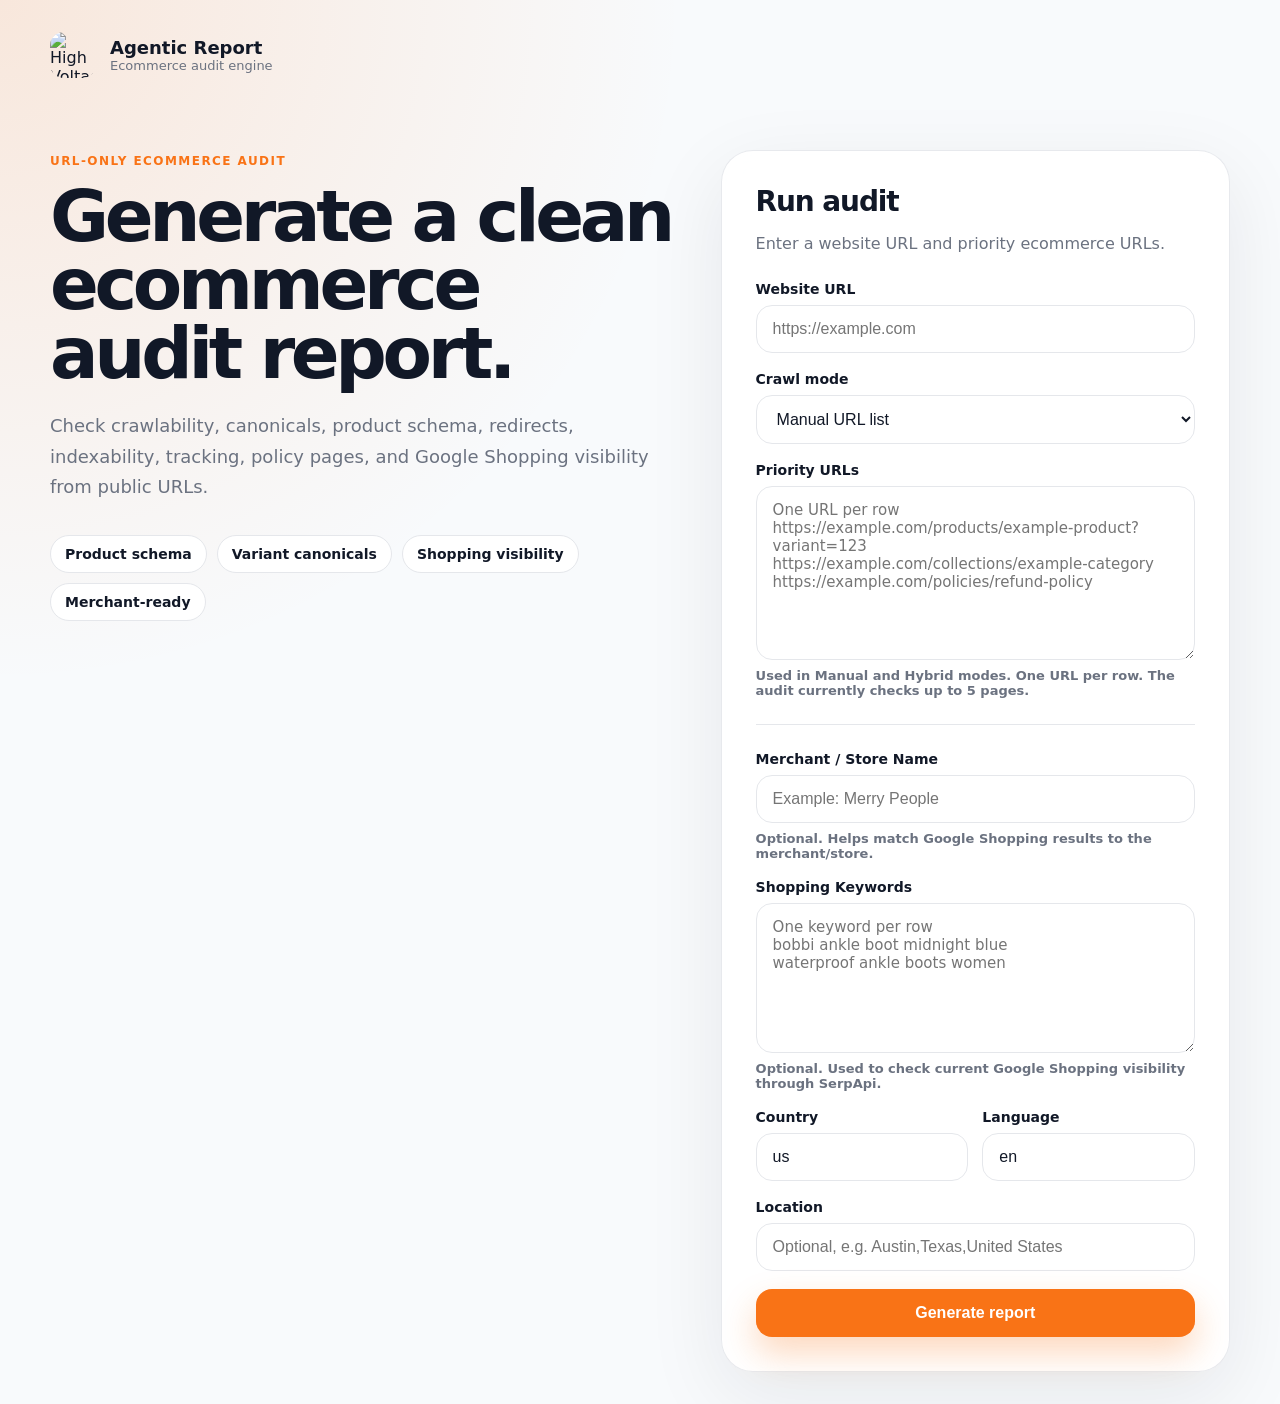
==== templates/index.html @ 2c75e145 "Initial Agentic Report App" ====
<!DOCTYPE html>
<html lang="en">
<head>
  <meta charset="UTF-8" />
  <meta name="viewport" content="width=device-width, initial-scale=1.0" />
  <title>Agentic Report</title>
  <link rel="stylesheet" href="/static/css/styles.css" />
</head>
<body>
  <main class="page-shell">
    <section class="hero">
      <nav class="nav">
        <div class="brand">
          <img
            src="https://hvseo.co/wp-content/uploads/2025/09/hv-icon-orange.svg"
            class="logo-img"
            alt="High Voltage SEO logo"
          />
          <div>
            <div class="brand-name">Agentic Report</div>
            <div class="brand-subtitle">Ecommerce audit engine</div>
          </div>
        </div>
      </nav>

      <div class="hero-grid">
        <div class="hero-copy">
          <div class="eyebrow">URL-only ecommerce audit</div>
          <h1>Generate a clean ecommerce audit report.</h1>
          <p>
            Check crawlability, canonicals, product schema, redirects, indexability,
            tracking, policy pages, and Google Shopping visibility from public URLs.
          </p>

          <div class="feature-row">
            <span>Product schema</span>
            <span>Variant canonicals</span>
            <span>Shopping visibility</span>
            <span>Merchant-ready</span>
          </div>
        </div>

        <div class="audit-card">
          <h2>Run audit</h2>
          <p class="muted">Enter a website URL and priority ecommerce URLs.</p>

          <form method="post" action="/audit" class="audit-form">
            <label>
              Website URL
              <input
                type="url"
                name="url"
                placeholder="https://example.com"
                required
              />
            </label>

            <label>
              Crawl mode
              <select name="crawl_mode" id="crawl_mode">
                <option value="manual" selected>Manual URL list</option>
                <option value="auto">Auto crawl</option>
                <option value="hybrid">Hybrid</option>
              </select>
            </label>

            <label class="manual-url-field">
              Priority URLs
              <textarea
                name="manual_urls_text"
                rows="8"
                placeholder="One URL per row&#10;https://example.com/products/example-product?variant=123&#10;https://example.com/collections/example-category&#10;https://example.com/policies/refund-policy"
              ></textarea>
              <span class="field-hint">
                Used in Manual and Hybrid modes. One URL per row. The audit currently checks up to 5 pages.
              </span>
            </label>

            <div class="form-divider"></div>

            <label>
              Merchant / Store Name
              <input
                type="text"
                name="merchant_name"
                placeholder="Example: Merry People"
              />
              <span class="field-hint">
                Optional. Helps match Google Shopping results to the merchant/store.
              </span>
            </label>

            <label>
              Shopping Keywords
              <textarea
                name="shopping_keywords_text"
                rows="6"
                placeholder="One keyword per row&#10;bobbi ankle boot midnight blue&#10;waterproof ankle boots women"
              ></textarea>
              <span class="field-hint">
                Optional. Used to check current Google Shopping visibility through SerpApi.
              </span>
            </label>

            <div class="mini-grid">
              <label>
                Country
                <input type="text" name="shopping_country" value="us" />
              </label>

              <label>
                Language
                <input type="text" name="shopping_language" value="en" />
              </label>
            </div>

            <label>
              Location
              <input
                type="text"
                name="shopping_location"
                placeholder="Optional, e.g. Austin,Texas,United States"
              />
            </label>

            <button type="submit">
              Generate report
            </button>
          </form>
        </div>
      </div>
    </section>
  </main>

  <script>
    const form = document.querySelector(".audit-form");
    const button = form.querySelector("button");
    const crawlMode = document.querySelector("#crawl_mode");
    const manualField = document.querySelector(".manual-url-field");

    function updateManualFieldVisibility() {
      if (crawlMode.value === "auto") {
        manualField.classList.add("is-muted");
      } else {
        manualField.classList.remove("is-muted");
      }
    }

    crawlMode.addEventListener("change", updateManualFieldVisibility);
    updateManualFieldVisibility();

    form.addEventListener("submit", () => {
      button.textContent = "Generating report...";
      button.disabled = true;
    });
  </script>
</body>
</html>
---- static/css/styles.css ----
:root {
  --primary: #f97316;
  --primary-dark: #ea580c;
  --accent: #22c55e;
  --dark: #111827;
  --muted: #6b7280;
  --border: #e5e7eb;
  --bg: #f8fafc;
  --card: #ffffff;
  --danger: #ef4444;
  --warning: #f59e0b;
  --success: #22c55e;
  --neutral: #64748b;
}

* {
  box-sizing: border-box;
}

body {
  margin: 0;
  font-family:
    Inter,
    ui-sans-serif,
    system-ui,
    -apple-system,
    BlinkMacSystemFont,
    "Segoe UI",
    sans-serif;
  background:
    radial-gradient(circle at top left, rgba(249, 115, 22, 0.14), transparent 36%),
    var(--bg);
  color: var(--dark);
}

a {
  color: var(--primary);
  text-decoration: none;
}

a:hover {
  text-decoration: underline;
}

.page-shell,
.report-shell {
  width: min(1180px, calc(100% - 40px));
  margin: 0 auto;
}

.hero {
  min-height: 100vh;
  padding: 32px 0;
}

.nav,
.report-header {
  display: flex;
  align-items: center;
  justify-content: space-between;
  margin-bottom: 72px;
}

.brand {
  display: flex;
  align-items: center;
  gap: 14px;
}

.logo-mark {
  width: 46px;
  height: 46px;
  border-radius: 16px;
  display: grid;
  place-items: center;
  color: white;
  font-weight: 800;
  background: linear-gradient(135deg, var(--primary), #fb923c);
  box-shadow: 0 14px 30px rgba(249, 115, 22, 0.28);
}

.logo-img {
  width: 46px;
  height: 46px;
  object-fit: contain;
  border-radius: 14px;
}

.brand-name {
  font-weight: 800;
  font-size: 18px;
}

.brand-subtitle {
  font-size: 13px;
  color: var(--muted);
}

.hero-grid {
  display: grid;
  grid-template-columns: 1.1fr 0.9fr;
  gap: 48px;
}

.eyebrow {
  display: inline-flex;
  font-size: 12px;
  font-weight: 800;
  letter-spacing: 0.12em;
  text-transform: uppercase;
  color: var(--primary);
  margin-bottom: 14px;
}

.hero-copy h1,
.report-hero h1 {
  font-size: clamp(42px, 6vw, 72px);
  line-height: 0.95;
  letter-spacing: -0.06em;
  margin: 0 0 24px;
}

.hero-copy p,
.report-hero p {
  font-size: 18px;
  line-height: 1.7;
  color: var(--muted);
  max-width: 650px;
}

.feature-row {
  display: flex;
  flex-wrap: wrap;
  gap: 10px;
  margin-top: 32px;
}

.feature-row span {
  padding: 10px 14px;
  border-radius: 999px;
  background: white;
  border: 1px solid var(--border);
  font-weight: 700;
  font-size: 14px;
}

.audit-card,
.section-card,
.score-card,
.stat-card {
  background: rgba(255, 255, 255, 0.88);
  border: 1px solid rgba(229, 231, 235, 0.9);
  box-shadow: 0 24px 80px rgba(15, 23, 42, 0.08);
  backdrop-filter: blur(16px);
}

.audit-card {
  border-radius: 32px;
  padding: 34px;
}

.audit-card h2 {
  margin: 0 0 8px;
  font-size: 28px;
  letter-spacing: -0.04em;
}

.muted {
  color: var(--muted);
}

.audit-form {
  display: grid;
  gap: 18px;
  margin-top: 28px;
}

label {
  display: grid;
  gap: 8px;
  font-weight: 800;
  font-size: 14px;
}

input,
select,
textarea {
  width: 100%;
  border: 1px solid var(--border);
  border-radius: 16px;
  padding: 14px 16px;
  font-size: 16px;
  background: white;
  color: var(--dark);
}

textarea {
  resize: vertical;
  min-height: 150px;
  font-size: 15px;
  font-family:
    Inter,
    ui-sans-serif,
    system-ui,
    -apple-system,
    BlinkMacSystemFont,
    "Segoe UI",
    sans-serif;
}

input:focus,
select:focus,
textarea:focus {
  outline: 3px solid rgba(249, 115, 22, 0.18);
  border-color: var(--primary);
}

button,
.secondary-button {
  border: none;
  border-radius: 16px;
  padding: 15px 18px;
  font-size: 16px;
  font-weight: 900;
  background: var(--primary);
  color: white;
  cursor: pointer;
  box-shadow: 0 16px 34px rgba(249, 115, 22, 0.28);
}

button:hover,
.secondary-button:hover {
  background: var(--primary-dark);
  text-decoration: none;
}

button:disabled {
  opacity: 0.7;
  cursor: wait;
}

.secondary-button {
  display: inline-flex;
  font-size: 14px;
  padding: 12px 16px;
}

.report-actions {
  display: flex;
  gap: 12px;
  align-items: center;
}

.report-shell {
  padding: 32px 0 80px;
}

.report-header {
  margin-bottom: 42px;
}

.report-hero {
  display: grid;
  grid-template-columns: 1fr 220px;
  gap: 32px;
  align-items: center;
  margin-bottom: 28px;
}

.report-hero h1 {
  font-size: clamp(34px, 5vw, 56px);
  word-break: break-word;
}

.score-card {
  border-radius: 32px;
  padding: 30px;
  text-align: center;
}

.score-label {
  color: var(--muted);
  font-weight: 800;
}

.score-number {
  font-size: 76px;
  font-weight: 950;
  letter-spacing: -0.08em;
  color: var(--primary);
}

.score-caption {
  color: var(--muted);
}

.stats-grid {
  display: grid;
  grid-template-columns: repeat(4, 1fr);
  gap: 18px;
  margin: 28px 0;
}

.shopping-stats {
  grid-template-columns: repeat(4, 1fr);
}

.stat-card {
  border-radius: 24px;
  padding: 22px;
}

.stat-card span {
  display: block;
  color: var(--muted);
  font-weight: 800;
}

.stat-card strong {
  display: block;
  margin-top: 8px;
  font-size: 36px;
}

.stat-card.danger strong {
  color: var(--danger);
}

.stat-card.warning strong {
  color: var(--warning);
}

.stat-card.success strong {
  color: var(--success);
}

.stat-card.neutral strong {
  color: var(--neutral);
}

.section-card {
  border-radius: 30px;
  padding: 28px;
  margin-top: 24px;
}

.section-heading {
  display: flex;
  justify-content: space-between;
  margin-bottom: 22px;
}

.section-heading h2 {
  margin: 0;
  font-size: 30px;
  letter-spacing: -0.04em;
}

.findings-list {
  display: grid;
  gap: 18px;
}

.finding-card {
  border: 1px solid var(--border);
  border-radius: 24px;
  padding: 22px;
  background: white;
}

.finding-topline {
  display: flex;
  gap: 8px;
  margin-bottom: 12px;
}

.finding-card h3 {
  margin: 0;
  font-size: 22px;
  letter-spacing: -0.03em;
}

.category {
  margin-top: 6px;
  color: var(--muted);
  font-weight: 700;
}

.finding-meta {
  display: flex;
  flex-wrap: wrap;
  gap: 10px;
  margin: 16px 0;
}

.finding-meta span {
  padding: 8px 10px;
  border-radius: 999px;
  background: #f1f5f9;
  color: #334155;
  font-size: 13px;
  font-weight: 800;
}

.status-pill,
.severity-pill {
  display: inline-flex;
  align-items: center;
  border-radius: 999px;
  padding: 6px 10px;
  font-size: 12px;
  font-weight: 900;
  text-transform: uppercase;
}

.status-fail {
  background: #fee2e2;
  color: #991b1b;
}

.status-warning {
  background: #fef3c7;
  color: #92400e;
}

.status-pass {
  background: #dcfce7;
  color: #166534;
}

.status-unknown {
  background: #e2e8f0;
  color: #334155;
}

.severity-critical,
.severity-high {
  background: #ffe4e6;
  color: #9f1239;
}

.severity-medium {
  background: #ffedd5;
  color: #9a3412;
}

.severity-low {
  background: #e0f2fe;
  color: #075985;
}

details {
  margin-top: 16px;
}

summary {
  cursor: pointer;
  font-weight: 900;
  color: var(--primary);
}

.evidence-list {
  display: grid;
  gap: 12px;
  margin-top: 12px;
  padding-left: 20px;
}

.table-wrap {
  overflow-x: auto;
}

table {
  width: 100%;
  border-collapse: collapse;
  background: white;
  border-radius: 18px;
  overflow: hidden;
}

th,
td {
  padding: 14px 16px;
  border-bottom: 1px solid var(--border);
  text-align: left;
  vertical-align: top;
  font-size: 14px;
}

th {
  background: #f8fafc;
  color: #475569;
  font-size: 12px;
  text-transform: uppercase;
  letter-spacing: 0.08em;
}

td {
  color: #334155;
}

.field-hint {
  font-size: 13px;
  color: var(--muted);
  font-weight: 600;
}

.manual-url-field {
  transition: opacity 0.2s ease;
}

.manual-url-field.is-muted {
  opacity: 0.55;
}

.form-divider {
  height: 1px;
  background: var(--border);
  margin: 8px 0;
}

.mini-grid {
  display: grid;
  grid-template-columns: 1fr 1fr;
  gap: 14px;
}

@media (max-width: 860px) {
  .hero-grid,
  .report-hero,
  .stats-grid,
  .shopping-stats {
    grid-template-columns: 1fr;
  }

  .nav,
  .report-header {
    align-items: flex-start;
    gap: 18px;
    flex-direction: column;
  }

  .report-actions {
    flex-direction: column;
    align-items: stretch;
    width: 100%;
  }

  .hero {
    padding-top: 24px;
  }
}

@media (max-width: 700px) {
  .mini-grid {
    grid-template-columns: 1fr;
  }
}

@media print {
  @page {
    size: A4;
    margin: 14mm;
  }

  body {
    background: white;
    color: #111827;
  }

  .no-print,
  .report-actions {
    display: none !important;
  }

  .report-shell {
    width: 100%;
    padding: 0;
  }

  .report-header {
    margin-bottom: 24px;
    break-inside: avoid;
  }

  .report-hero,
  .stats-grid {
    break-inside: avoid;
  }

  .section-card,
  .finding-card,
  .score-card,
  .stat-card {
    box-shadow: none;
    backdrop-filter: none;
    background: white;
  }

  .section-card {
    border: 1px solid #e5e7eb;
    page-break-inside: avoid;
    break-inside: avoid;
  }

  .finding-card {
    page-break-inside: avoid;
    break-inside: avoid;
  }

  a {
    color: #111827;
    text-decoration: none;
  }

  details {
    display: block;
  }

  details > summary {
    display: none;
  }

  table {
    font-size: 11px;
  }

  th,
  td {
    padding: 8px 10px;
    font-size: 11px;
  }
}
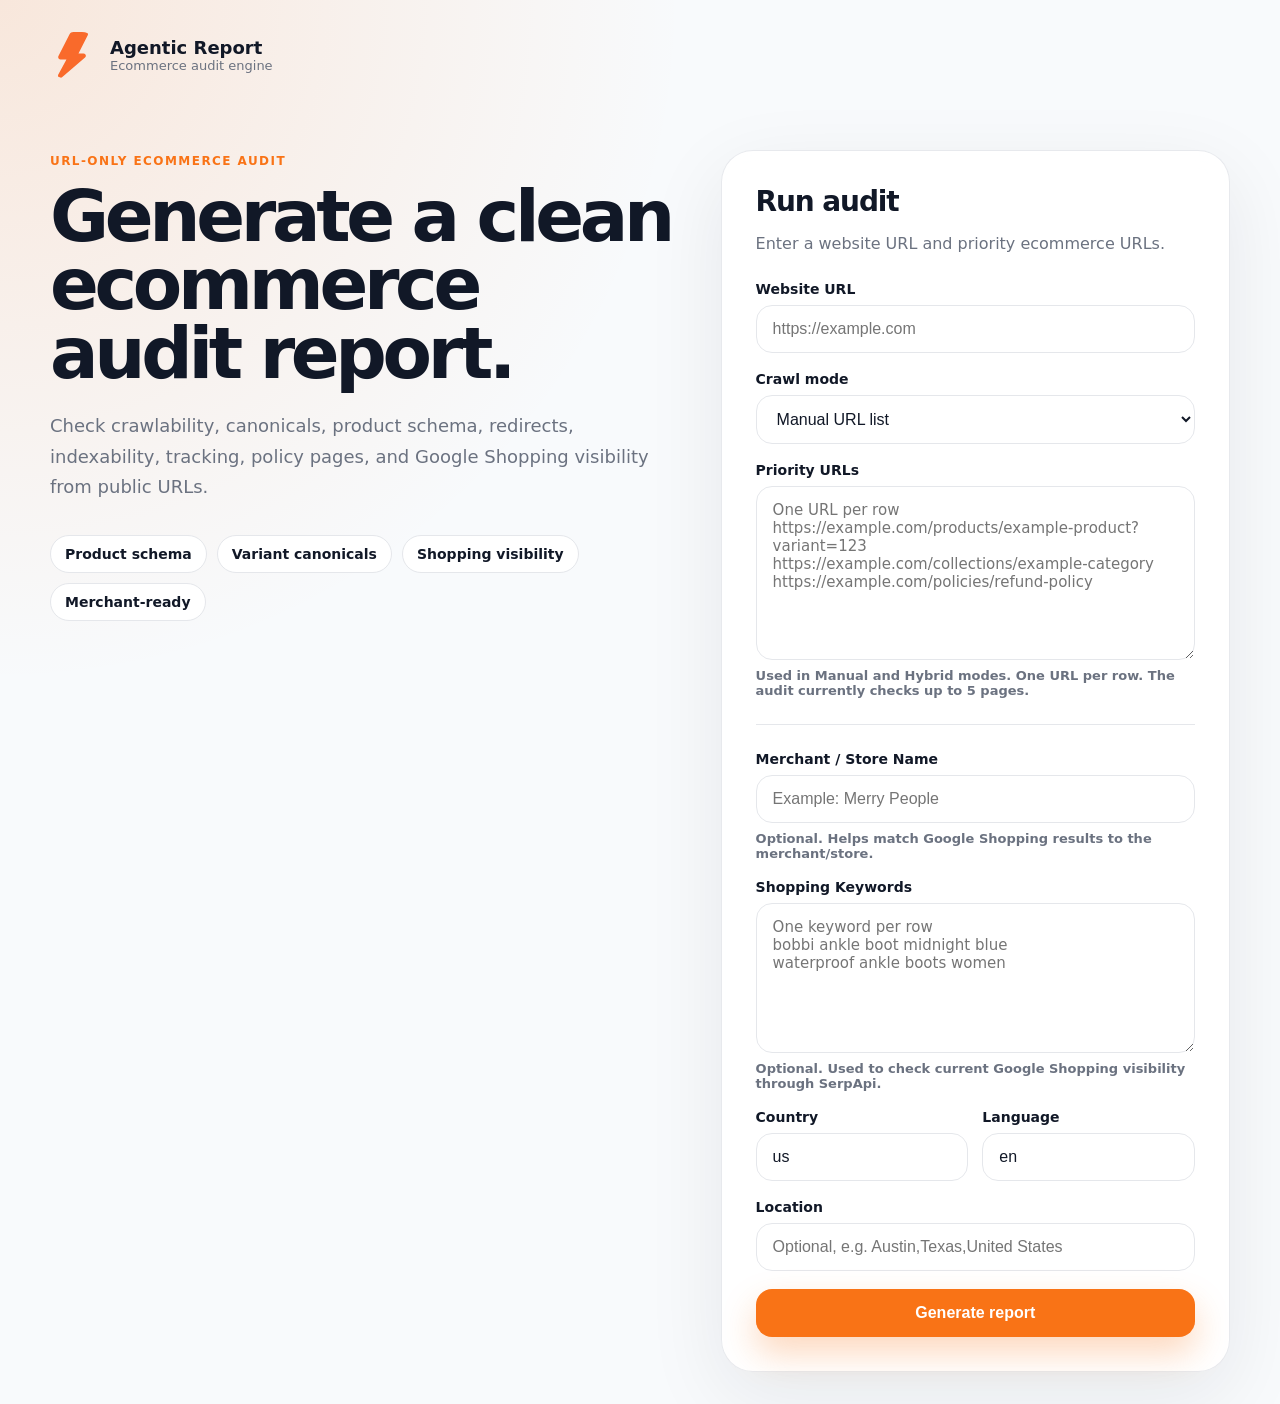
==== commit 9a3c1817: "PDF: embed logo and render at desktop width Bundle the logo in static/img and inline it as a data UR" ====
--- a/templates/index.html
+++ b/templates/index.html
@@ -12,7 +12,7 @@
       <nav class="nav">
         <div class="brand">
           <img
-            src="https://hvseo.co/wp-content/uploads/2025/09/hv-icon-orange.svg"
+            src="/static/img/hv-icon-orange.svg"
             class="logo-img"
             alt="High Voltage SEO logo"
           />
